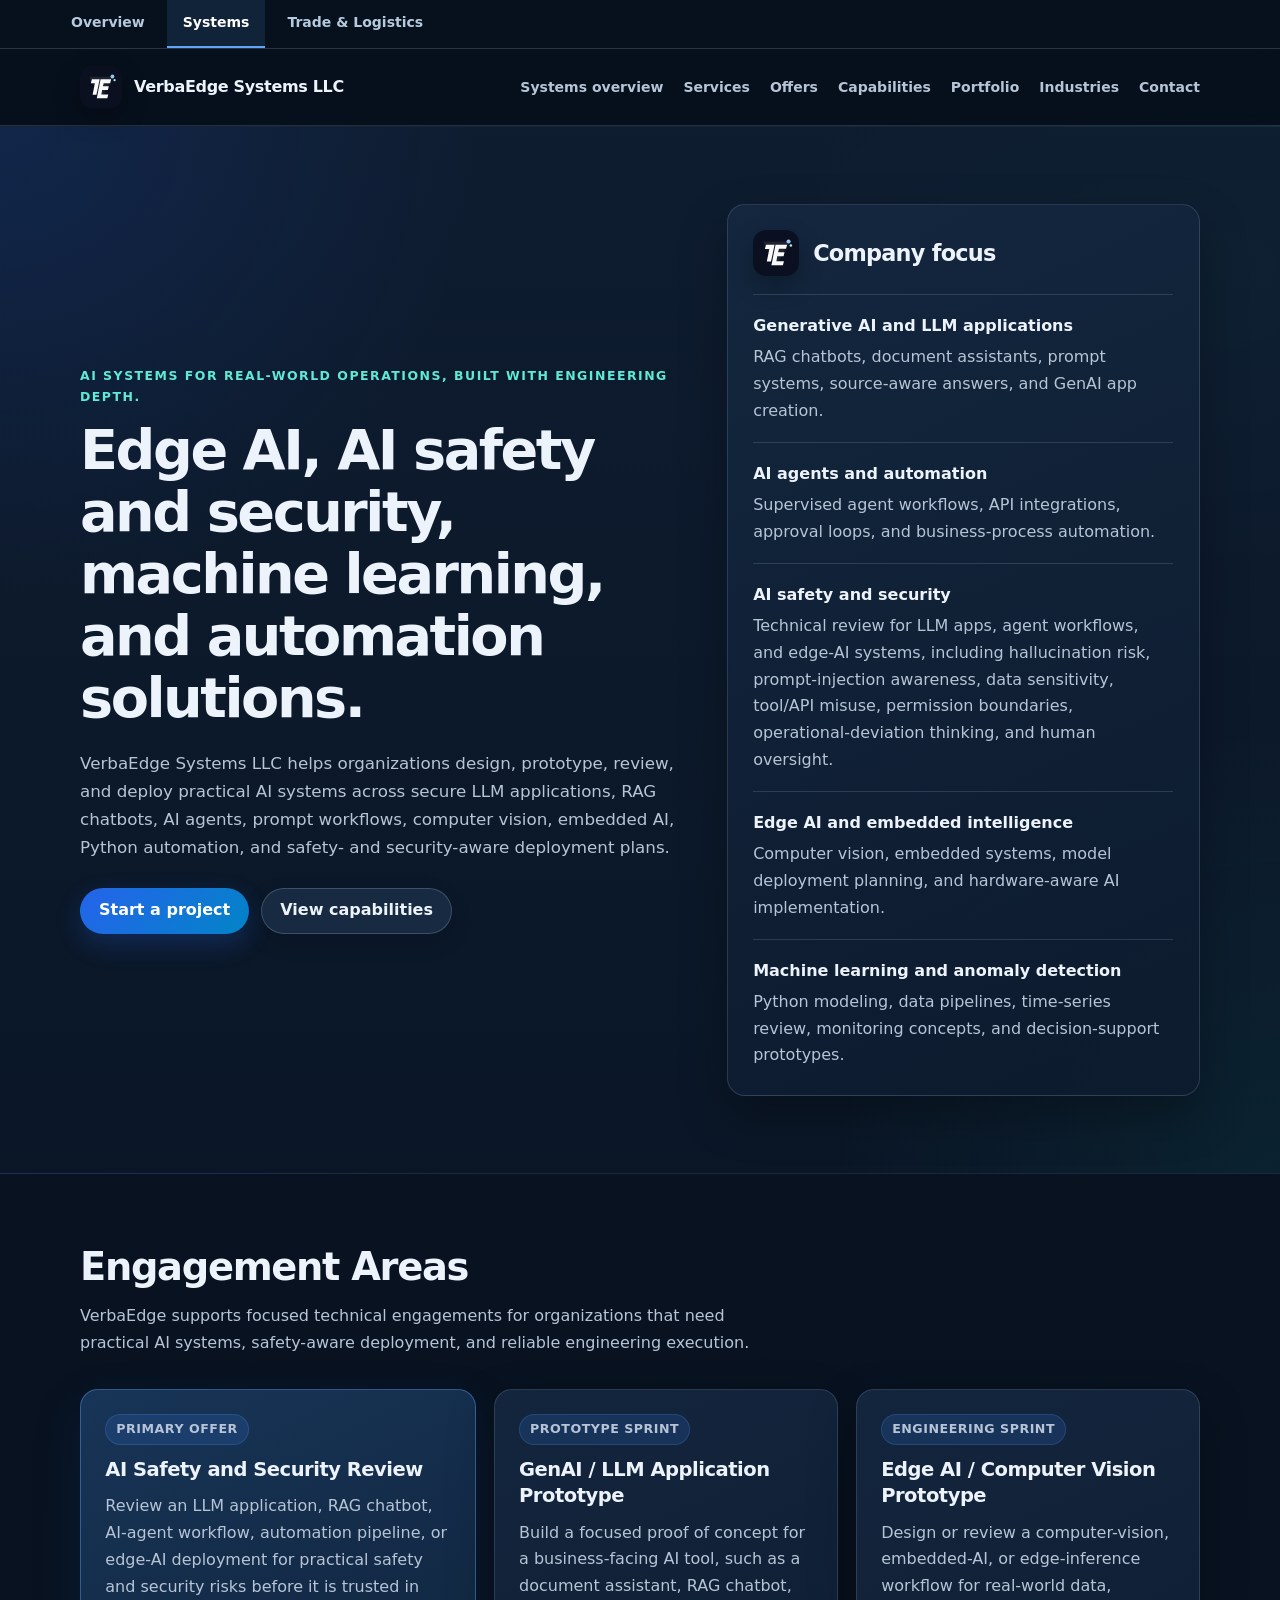
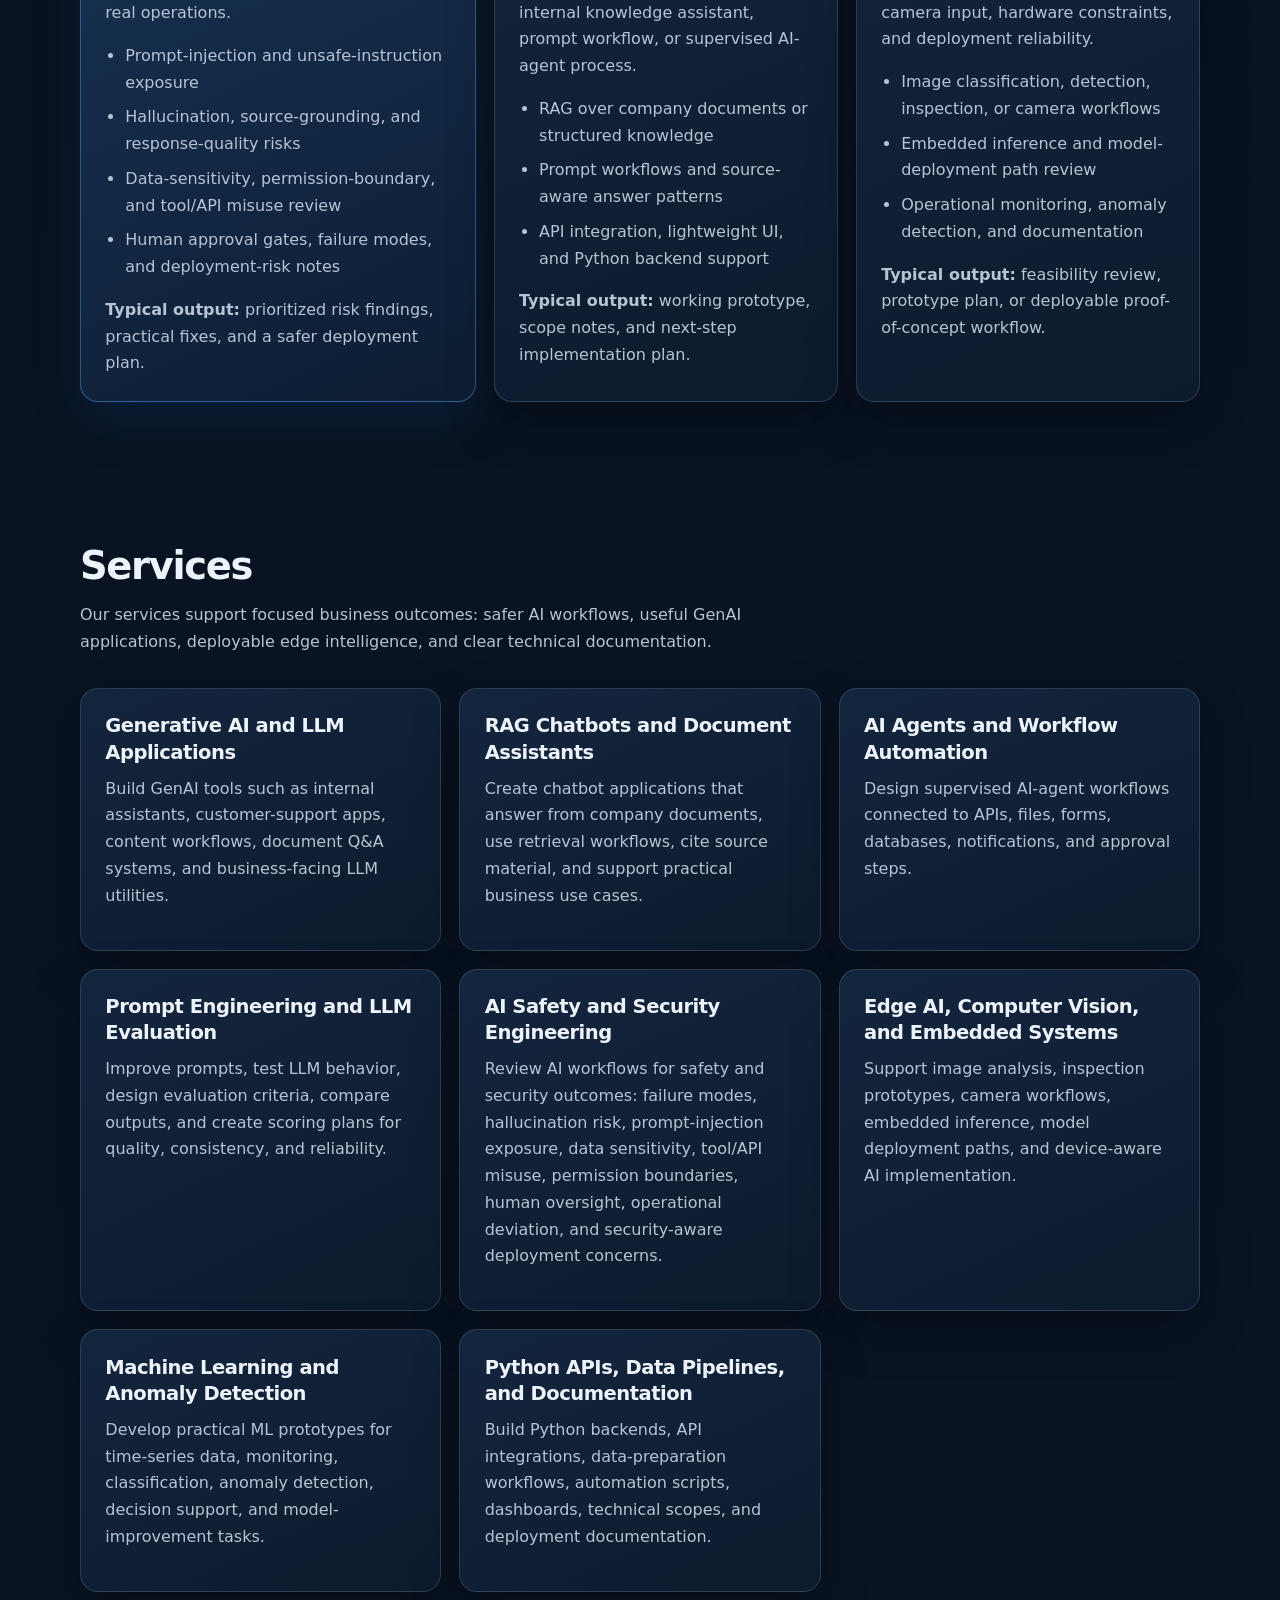
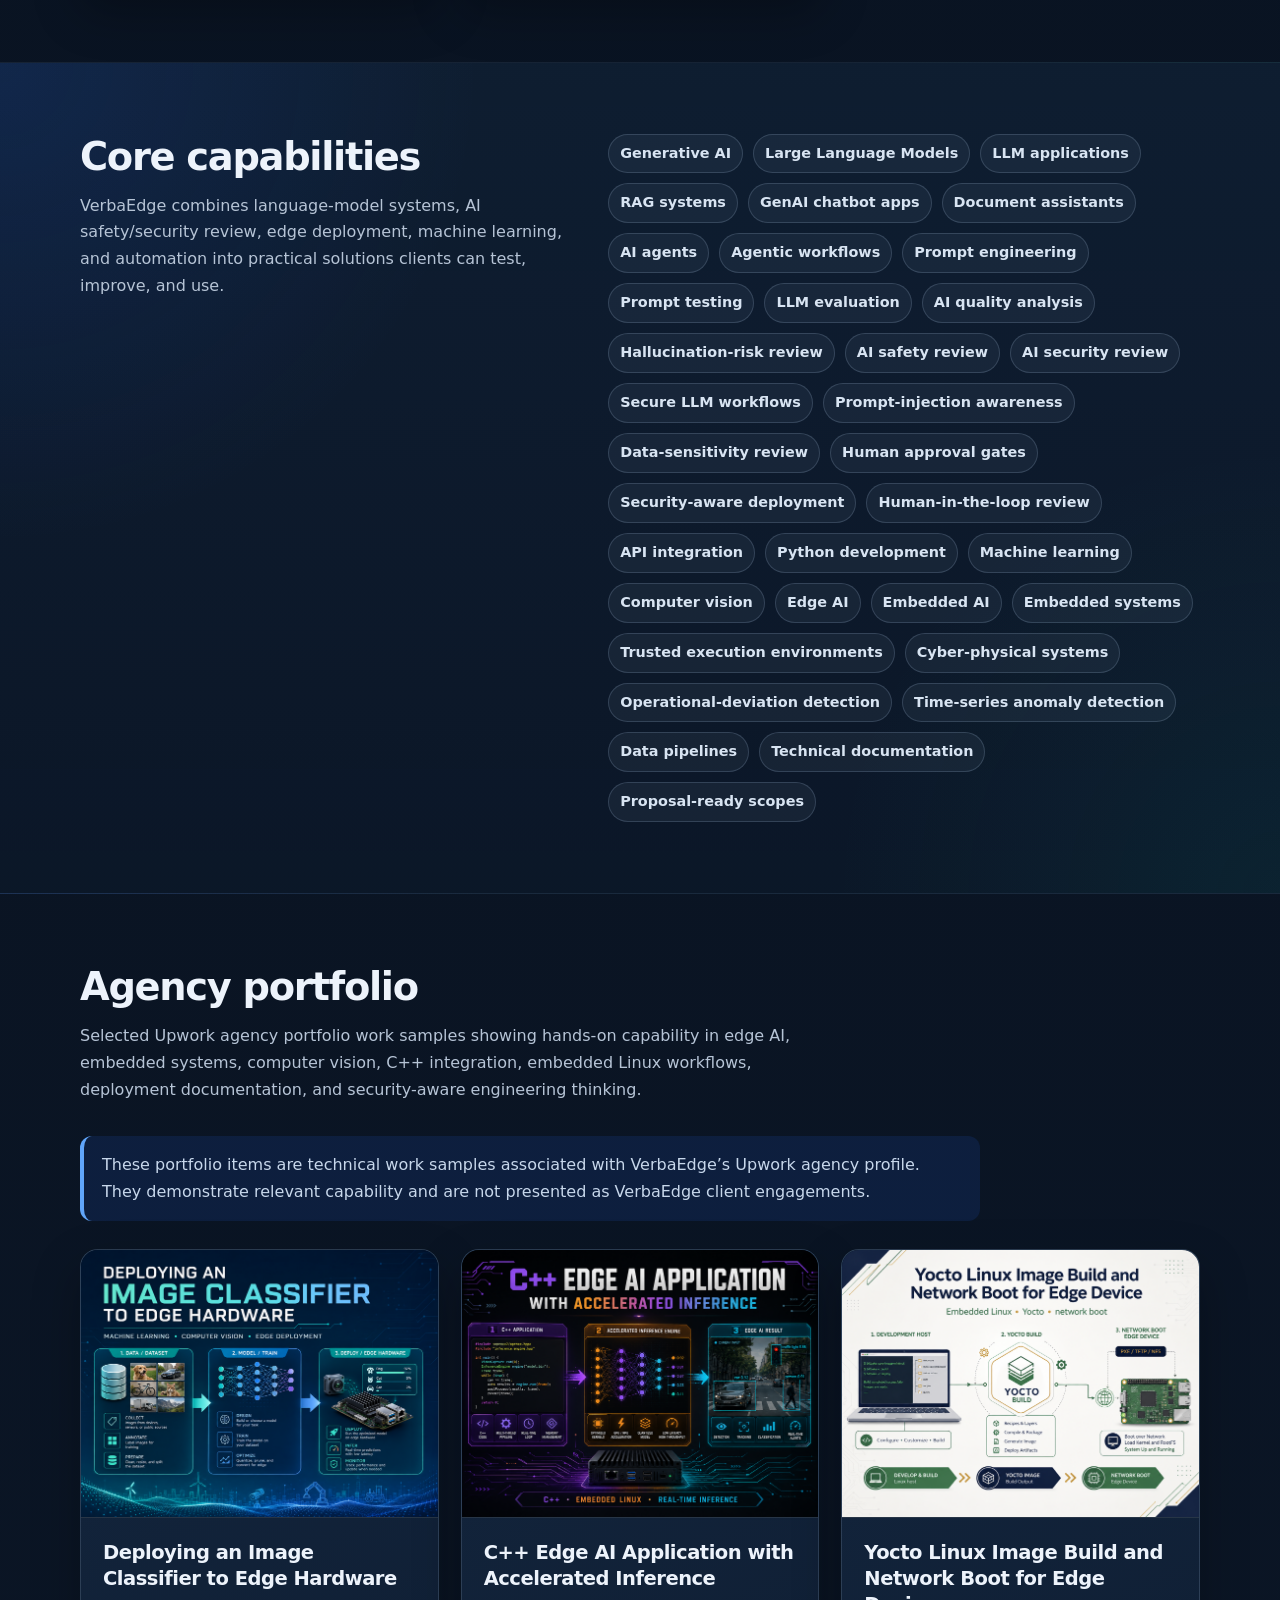
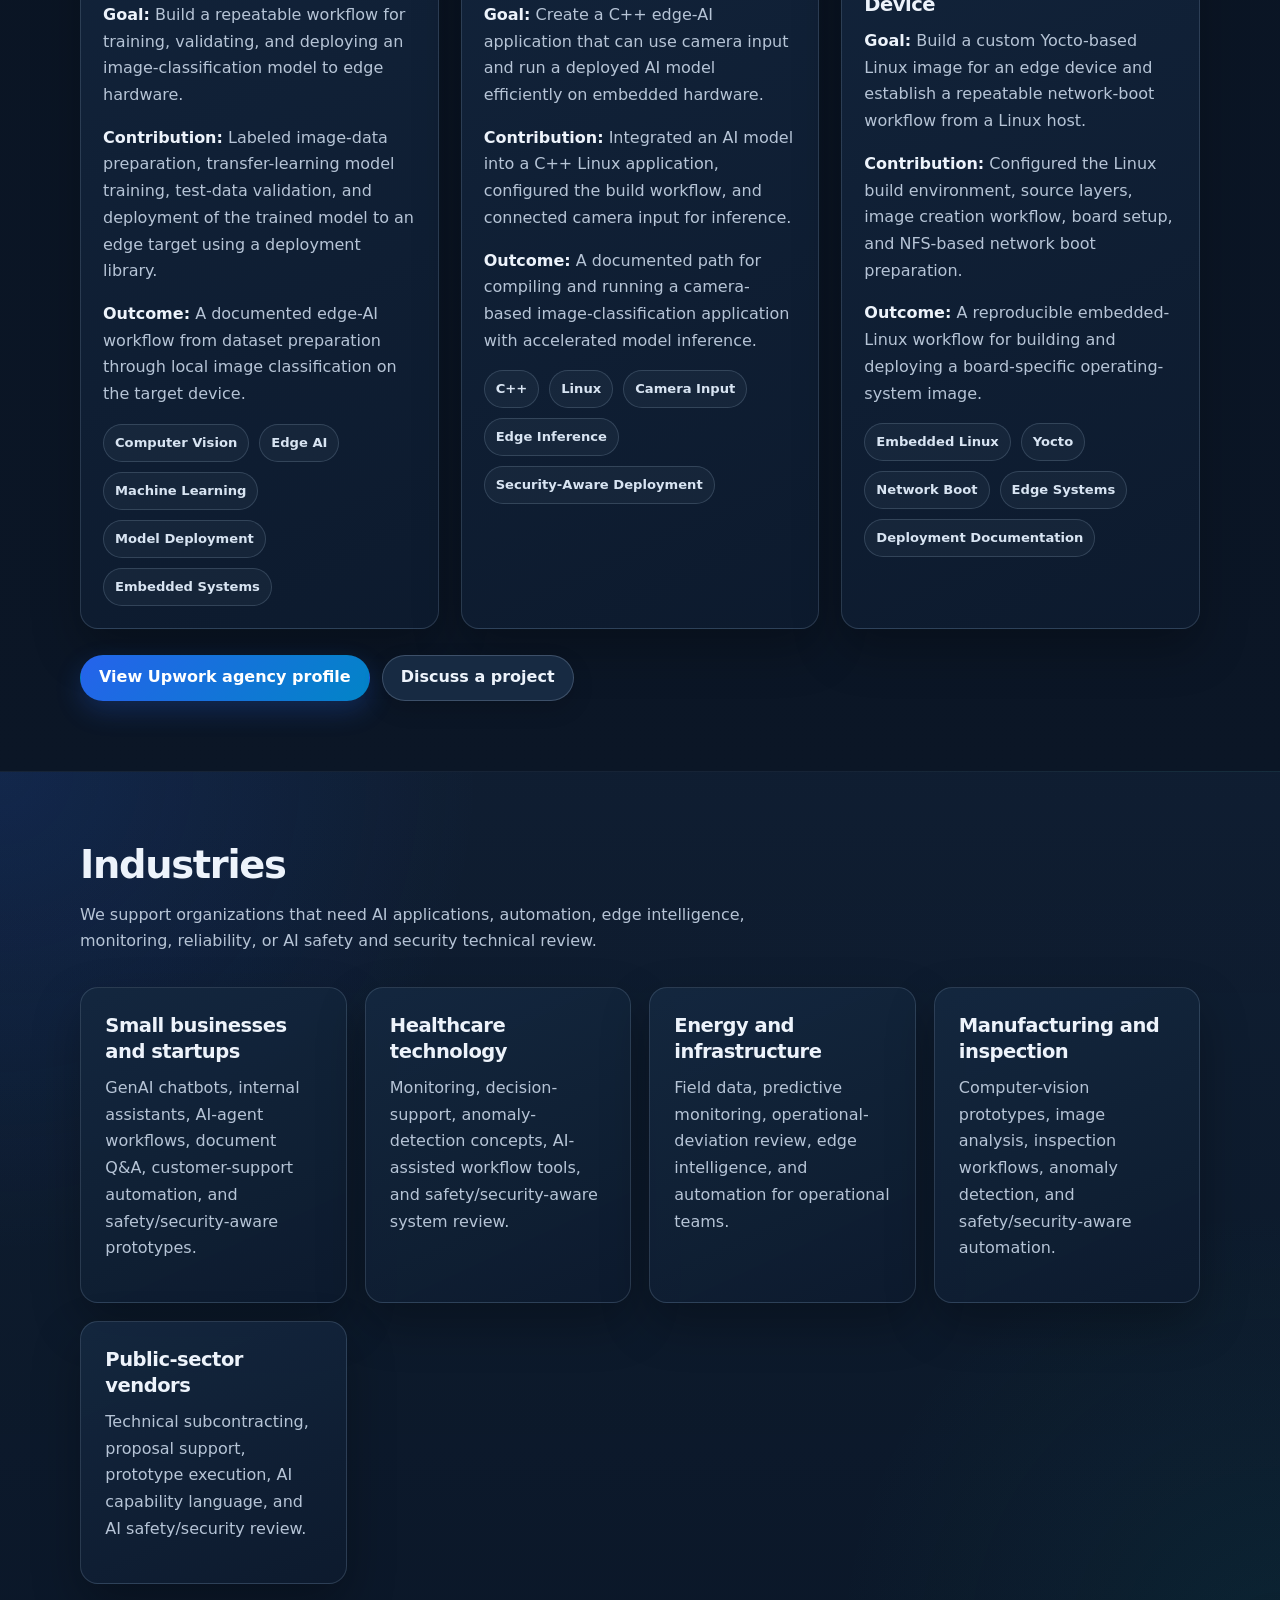
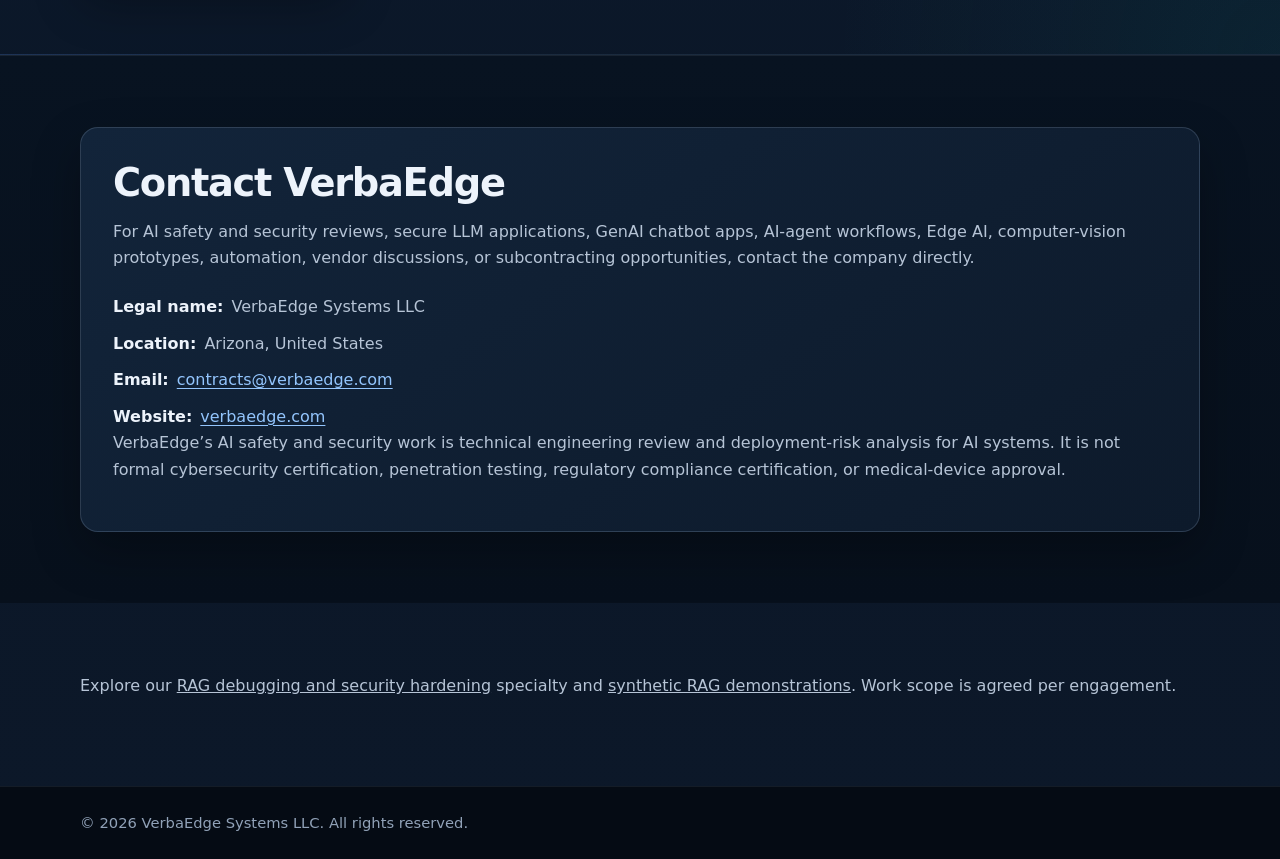
==== engineering/index.html @ 5a2121bb "Restore broad Systems engineering scope and unify site navigation" ====
<!doctype html>
<html lang="en">
<head>
  <meta charset="utf-8">
  <meta name="viewport" content="width=device-width, initial-scale=1">
  <title>VerbaEdge Systems LLC | AI Safety, Security, LLM Apps, and Edge AI</title>
  <meta name="description" content="VerbaEdge Systems LLC builds AI systems for real-world operations, including AI safety and security reviews, secure LLM applications, RAG chatbots, AI agents, prompt workflows, Edge AI, machine learning, automation, computer vision, Python prototypes, and embedded AI.">
  <meta name="robots" content="index, follow">
  <meta property="og:title" content="VerbaEdge Systems LLC | AI Safety, Security, LLM Apps, and Edge AI">
  <meta property="og:description" content="AI systems for real-world operations, built with engineering depth across AI safety and security, secure LLM applications, RAG chatbots, AI agents, Edge AI, machine learning, automation, computer vision, and embedded AI.">
  <meta property="og:type" content="website">
  <meta property="og:url" content="https://systems.verbaedge.com/engineering/">
  <meta name="theme-color" content="#091321">
  <link rel="icon" type="image/svg+xml" href="../assets/brand/verbaedge-logo.svg">
  <link rel="shortcut icon" href="../favicon.svg" type="image/svg+xml">
  <link rel="apple-touch-icon" href="../assets/brand/verbaedge-logo-180.png">
  <link rel="stylesheet" href="../styles.css">
  <script type="application/ld+json">
  {
    "@context": "https://schema.org",
    "@type": "Organization",
    "name": "VerbaEdge Systems LLC",
    "url": "https://systems.verbaedge.com/",
    "email": "contracts@verbaedge.com",
    "address": {
      "@type": "PostalAddress",
      "addressRegion": "AZ",
      "addressCountry": "US"
    },
    "description": "VerbaEdge Systems LLC builds AI systems for real-world operations, including AI safety and security reviews, secure LLM applications, RAG chatbots, AI agents, prompt workflows, Edge AI, machine learning, automation, computer vision, Python prototypes, and embedded AI."
  }
  </script>
  <link rel="canonical" href="https://systems.verbaedge.com/engineering/">
</head>
<body><nav class="ve-network" aria-label="VerbaEdge websites"><div class="ve-network__inner"><a class="ve-network__link" href="https://systems.verbaedge.com/">Overview</a><a class="ve-network__link" href="https://systems.verbaedge.com/" aria-current="page">Systems</a><a class="ve-network__link" href="https://logistics.verbaedge.com/">Trade &amp; Logistics</a></div></nav>
  <header class="site-header">
    <div class="container header-inner">
      <a class="brand" href="#top" aria-label="VerbaEdge Systems LLC home">
        <img class="brand-logo" src="../assets/brand/verbaedge-logo.svg" alt="" aria-hidden="true">
        <span>VerbaEdge Systems LLC</span>
      </a>
      <nav class="nav-links" aria-label="Engineering navigation"><a href="../">Systems overview</a> 
        <a href="#services">Services</a>
        <a href="#offers">Offers</a>
        <a href="#capabilities">Capabilities</a>
        <a href="#portfolio">Portfolio</a>
        <a href="#industries">Industries</a>
        <a href="#contact">Contact</a>
      </nav>
    </div>
  </header>

  <main id="top">
    <section class="hero section-light">
      <div class="container hero-grid">
        <div class="hero-copy">
          <p class="eyebrow">AI systems for real-world operations, built with engineering depth.</p>
          <h1>Edge AI, AI safety and security, machine learning, and automation solutions.</h1>
          <p class="lede">VerbaEdge Systems LLC helps organizations design, prototype, review, and deploy practical AI systems across secure LLM applications, RAG chatbots, AI agents, prompt workflows, computer vision, embedded AI, Python automation, and safety- and security-aware deployment plans.</p>
          <div class="button-row">
            <a class="button primary" href="mailto:contracts@verbaedge.com?subject=Project%20Inquiry%20for%20VerbaEdge%20Systems%20LLC">Start a project</a>
            <a class="button" href="#capabilities">View capabilities</a>
          </div>
        </div>
        <aside class="focus-card" aria-label="Company focus">
          <div class="focus-card-title">
            <img class="focus-logo" src="../assets/brand/verbaedge-logo.svg" alt="" aria-hidden="true">
            <h2>Company focus</h2>
          </div>
          <div class="focus-list">
            <div>
              <strong>Generative AI and LLM applications</strong>
              <span>RAG chatbots, document assistants, prompt systems, source-aware answers, and GenAI app creation.</span>
            </div>
            <div>
              <strong>AI agents and automation</strong>
              <span>Supervised agent workflows, API integrations, approval loops, and business-process automation.</span>
            </div>
            <div>
              <strong>AI safety and security</strong>
              <span>Technical review for LLM apps, agent workflows, and edge-AI systems, including hallucination risk, prompt-injection awareness, data sensitivity, tool/API misuse, permission boundaries, operational-deviation thinking, and human oversight.</span>
            </div>
            <div>
              <strong>Edge AI and embedded intelligence</strong>
              <span>Computer vision, embedded systems, model deployment planning, and hardware-aware AI implementation.</span>
            </div>
            <div>
              <strong>Machine learning and anomaly detection</strong>
              <span>Python modeling, data pipelines, time-series review, monitoring concepts, and decision-support prototypes.</span>
            </div>
          </div>
        </aside>
      </div>
    </section>

    <section class="section" id="offers">
      <div class="container">
        <div class="section-heading">
          <h2>Engagement Areas</h2>
          <p>VerbaEdge supports focused technical engagements for organizations that need practical AI systems, safety-aware deployment, and reliable engineering execution.</p>
        </div>
        <div class="offer-grid">
          <article class="card offer-card featured-offer">
            <p class="offer-label">Primary offer</p>
            <h3>AI Safety and Security Review</h3>
            <p>Review an LLM application, RAG chatbot, AI-agent workflow, automation pipeline, or edge-AI deployment for practical safety and security risks before it is trusted in real operations.</p>
            <ul>
              <li>Prompt-injection and unsafe-instruction exposure</li>
              <li>Hallucination, source-grounding, and response-quality risks</li>
              <li>Data-sensitivity, permission-boundary, and tool/API misuse review</li>
              <li>Human approval gates, failure modes, and deployment-risk notes</li>
            </ul>
            <p class="deliverable"><strong>Typical output:</strong> prioritized risk findings, practical fixes, and a safer deployment plan.</p>
          </article>
          <article class="card offer-card">
            <p class="offer-label">Prototype sprint</p>
            <h3>GenAI / LLM Application Prototype</h3>
            <p>Build a focused proof of concept for a business-facing AI tool, such as a document assistant, RAG chatbot, internal knowledge assistant, prompt workflow, or supervised AI-agent process.</p>
            <ul>
              <li>RAG over company documents or structured knowledge</li>
              <li>Prompt workflows and source-aware answer patterns</li>
              <li>API integration, lightweight UI, and Python backend support</li>
            </ul>
            <p class="deliverable"><strong>Typical output:</strong> working prototype, scope notes, and next-step implementation plan.</p>
          </article>
          <article class="card offer-card">
            <p class="offer-label">Engineering sprint</p>
            <h3>Edge AI / Computer Vision Prototype</h3>
            <p>Design or review a computer-vision, embedded-AI, or edge-inference workflow for real-world data, camera input, hardware constraints, and deployment reliability.</p>
            <ul>
              <li>Image classification, detection, inspection, or camera workflows</li>
              <li>Embedded inference and model-deployment path review</li>
              <li>Operational monitoring, anomaly detection, and documentation</li>
            </ul>
            <p class="deliverable"><strong>Typical output:</strong> feasibility review, prototype plan, or deployable proof-of-concept workflow.</p>
          </article>
        </div>
      </div>
    </section>

    <section class="section" id="services">
      <div class="container">
        <div class="section-heading">
          <h2>Services</h2>
          <p>Our services support focused business outcomes: safer AI workflows, useful GenAI applications, deployable edge intelligence, and clear technical documentation.</p>
        </div>
        <div class="card-grid services-grid">
          <article class="card">
            <h3>Generative AI and LLM Applications</h3>
            <p>Build GenAI tools such as internal assistants, customer-support apps, content workflows, document Q&A systems, and business-facing LLM utilities.</p>
          </article>
          <article class="card">
            <h3>RAG Chatbots and Document Assistants</h3>
            <p>Create chatbot applications that answer from company documents, use retrieval workflows, cite source material, and support practical business use cases.</p>
          </article>
          <article class="card">
            <h3>AI Agents and Workflow Automation</h3>
            <p>Design supervised AI-agent workflows connected to APIs, files, forms, databases, notifications, and approval steps.</p>
          </article>
          <article class="card">
            <h3>Prompt Engineering and LLM Evaluation</h3>
            <p>Improve prompts, test LLM behavior, design evaluation criteria, compare outputs, and create scoring plans for quality, consistency, and reliability.</p>
          </article>
          <article class="card">
            <h3>AI Safety and Security Engineering</h3>
            <p>Review AI workflows for safety and security outcomes: failure modes, hallucination risk, prompt-injection exposure, data sensitivity, tool/API misuse, permission boundaries, human oversight, operational deviation, and security-aware deployment concerns.</p>
          </article>
          <article class="card">
            <h3>Edge AI, Computer Vision, and Embedded Systems</h3>
            <p>Support image analysis, inspection prototypes, camera workflows, embedded inference, model deployment paths, and device-aware AI implementation.</p>
          </article>
          <article class="card">
            <h3>Machine Learning and Anomaly Detection</h3>
            <p>Develop practical ML prototypes for time-series data, monitoring, classification, anomaly detection, decision support, and model-improvement tasks.</p>
          </article>
          <article class="card">
            <h3>Python APIs, Data Pipelines, and Documentation</h3>
            <p>Build Python backends, API integrations, data-preparation workflows, automation scripts, dashboards, technical scopes, and deployment documentation.</p>
          </article>
        </div>
      </div>
    </section>

    <section class="section section-light" id="capabilities">
      <div class="container split">
        <div>
          <h2>Core capabilities</h2>
          <p>VerbaEdge combines language-model systems, AI safety/security review, edge deployment, machine learning, and automation into practical solutions clients can test, improve, and use.</p>
        </div>
        <div class="capability-tags" aria-label="Core capability list">
          <span>Generative AI</span>
          <span>Large Language Models</span>
          <span>LLM applications</span>
          <span>RAG systems</span>
          <span>GenAI chatbot apps</span>
          <span>Document assistants</span>
          <span>AI agents</span>
          <span>Agentic workflows</span>
          <span>Prompt engineering</span>
          <span>Prompt testing</span>
          <span>LLM evaluation</span>
          <span>AI quality analysis</span>
          <span>Hallucination-risk review</span>
          <span>AI safety review</span>
          <span>AI security review</span>
          <span>Secure LLM workflows</span>
          <span>Prompt-injection awareness</span>
          <span>Data-sensitivity review</span>
          <span>Human approval gates</span>
          <span>Security-aware deployment</span>
          <span>Human-in-the-loop review</span>
          <span>API integration</span>
          <span>Python development</span>
          <span>Machine learning</span>
          <span>Computer vision</span>
          <span>Edge AI</span>
          <span>Embedded AI</span>
          <span>Embedded systems</span>
          <span>Trusted execution environments</span>
          <span>Cyber-physical systems</span>
          <span>Operational-deviation detection</span>
          <span>Time-series anomaly detection</span>
          <span>Data pipelines</span>
          <span>Technical documentation</span>
          <span>Proposal-ready scopes</span>
        </div>
      </div>
    </section>

    <section class="section" id="portfolio">
      <div class="container">
        <div class="section-heading">
          <h2>Agency portfolio</h2>
          <p>Selected Upwork agency portfolio work samples showing hands-on capability in edge AI, embedded systems, computer vision, C++ integration, embedded Linux workflows, deployment documentation, and security-aware engineering thinking.</p>
        </div>

        <p class="note">These portfolio items are technical work samples associated with VerbaEdge’s Upwork agency profile. They demonstrate relevant capability and are not presented as VerbaEdge client engagements.</p>

        <div class="portfolio-grid">
          <article class="portfolio-card">
            <img src="../assets/portfolio/upwork-portfolio-image-classifier-edge-hardware.png" alt="Upwork portfolio cover for deploying an image classifier to edge hardware">
            <div class="portfolio-body">
              <h3>Deploying an Image Classifier to Edge Hardware</h3>
              <p><strong>Goal:</strong> Build a repeatable workflow for training, validating, and deploying an image-classification model to edge hardware.</p>
              <p><strong>Contribution:</strong> Labeled image-data preparation, transfer-learning model training, test-data validation, and deployment of the trained model to an edge target using a deployment library.</p>
              <p><strong>Outcome:</strong> A documented edge-AI workflow from dataset preparation through local image classification on the target device.</p>
              <div class="tag-row">
                <span>Computer Vision</span>
                <span>Edge AI</span>
                <span>Machine Learning</span>
                <span>Model Deployment</span>
                <span>Embedded Systems</span>
              </div>
            </div>
          </article>

          <article class="portfolio-card">
            <img src="../assets/portfolio/upwork-portfolio-cpp-edge-ai-application.png" alt="Upwork portfolio cover for a C++ edge AI application with real-time inference">
            <div class="portfolio-body">
              <h3>C++ Edge AI Application with Accelerated Inference</h3>
              <p><strong>Goal:</strong> Create a C++ edge-AI application that can use camera input and run a deployed AI model efficiently on embedded hardware.</p>
              <p><strong>Contribution:</strong> Integrated an AI model into a C++ Linux application, configured the build workflow, and connected camera input for inference.</p>
              <p><strong>Outcome:</strong> A documented path for compiling and running a camera-based image-classification application with accelerated model inference.</p>
              <div class="tag-row">
                <span>C++</span>
                <span>Linux</span>
                <span>Camera Input</span>
                <span>Edge Inference</span>
                <span>Security-Aware Deployment</span>
              </div>
            </div>
          </article>

          <article class="portfolio-card">
            <img src="../assets/portfolio/upwork-portfolio-yocto-network-boot.png" alt="Upwork portfolio cover for Yocto Linux image build and network boot workflow">
            <div class="portfolio-body">
              <h3>Yocto Linux Image Build and Network Boot for Edge Device</h3>
              <p><strong>Goal:</strong> Build a custom Yocto-based Linux image for an edge device and establish a repeatable network-boot workflow from a Linux host.</p>
              <p><strong>Contribution:</strong> Configured the Linux build environment, source layers, image creation workflow, board setup, and NFS-based network boot preparation.</p>
              <p><strong>Outcome:</strong> A reproducible embedded-Linux workflow for building and deploying a board-specific operating-system image.</p>
              <div class="tag-row">
                <span>Embedded Linux</span>
                <span>Yocto</span>
                <span>Network Boot</span>
                <span>Edge Systems</span>
                <span>Deployment Documentation</span>
              </div>
            </div>
          </article>
        </div>

        <div class="portfolio-cta">
          <a class="button primary" href="https://www.upwork.com/agencies/2070672183064581036/" target="_blank" rel="noopener noreferrer">View Upwork agency profile</a>
          <a class="button" href="mailto:contracts@verbaedge.com?subject=Portfolio%20and%20Project%20Inquiry">Discuss a project</a>
        </div>
      </div>
    </section>

    <section class="section section-light" id="industries">
      <div class="container">
        <div class="section-heading">
          <h2>Industries</h2>
          <p>We support organizations that need AI applications, automation, edge intelligence, monitoring, reliability, or AI safety and security technical review.</p>
        </div>
        <div class="card-grid industries-grid">
          <article class="card">
            <h3>Small businesses and startups</h3>
            <p>GenAI chatbots, internal assistants, AI-agent workflows, document Q&A, customer-support automation, and safety/security-aware prototypes.</p>
          </article>
          <article class="card">
            <h3>Healthcare technology</h3>
            <p>Monitoring, decision-support, anomaly-detection concepts, AI-assisted workflow tools, and safety/security-aware system review.</p>
          </article>
          <article class="card">
            <h3>Energy and infrastructure</h3>
            <p>Field data, predictive monitoring, operational-deviation review, edge intelligence, and automation for operational teams.</p>
          </article>
          <article class="card">
            <h3>Manufacturing and inspection</h3>
            <p>Computer-vision prototypes, image analysis, inspection workflows, anomaly detection, and safety/security-aware automation.</p>
          </article>
          <article class="card">
            <h3>Public-sector vendors</h3>
            <p>Technical subcontracting, proposal support, prototype execution, AI capability language, and AI safety/security review.</p>
          </article>
        </div>
      </div>
    </section>

    <section class="section contact-section" id="contact">
      <div class="container contact-card">
        <h2>Contact VerbaEdge</h2>
        <p>For AI safety and security reviews, secure LLM applications, GenAI chatbot apps, AI-agent workflows, Edge AI, computer-vision prototypes, automation, vendor discussions, or subcontracting opportunities, contact the company directly.</p>
        <dl class="contact-list">
          <div>
            <dt>Legal name:</dt>
            <dd>VerbaEdge Systems LLC</dd>
          </div>
          <div>
            <dt>Location:</dt>
            <dd>Arizona, United States</dd>
          </div>
          <div>
            <dt>Email:</dt>
            <dd><a href="mailto:contracts@verbaedge.com">contracts@verbaedge.com</a></dd>
          </div>
          <div>
            <dt>Website:</dt>
            <dd><a href="https://systems.verbaedge.com/">verbaedge.com</a></dd>
          </div>
        </dl>
        <p class="small">VerbaEdge’s AI safety and security work is technical engineering review and deployment-risk analysis for AI systems. It is not formal cybersecurity certification, penetration testing, regulatory compliance certification, or medical-device approval.</p>
      </div>
    </section>
  <section class="section"><div class="container"><p class="small">Explore our <a href="../#offers">RAG debugging and security hardening</a> specialty and <a href="../#portfolio">synthetic RAG demonstrations</a>. Work scope is agreed per engagement.</p></div></section></main>

  <footer class="site-footer">
    <div class="container">
      <p>© 2026 VerbaEdge Systems LLC. All rights reserved.</p>
    </div>
  </footer>
</body>
</html>
---- styles.css ----
/* VerbaEdge Systems LLC — Dark Theme */
:root {
  color-scheme: dark;
  --bg: #091321;
  --bg-2: #0d1a2b;
  --panel: #112137;
  --panel-2: #152840;
  --panel-soft: #0e1b2d;
  --text: #edf3fb;
  --muted: #b6c4d6;
  --muted-2: #8fa2ba;
  --line: rgba(157, 178, 204, 0.2);
  --brand: #60a5fa;
  --brand-dark: #2563eb;
  --accent: #5eead4;
  --shadow: 0 20px 48px rgba(0, 0, 0, 0.28);
  --radius: 18px;
  --max: 1120px;
}

* { box-sizing: border-box; }

html {
  scroll-behavior: smooth;
  scroll-padding-top: 92px;
  background: var(--bg);
}

body {
  margin: 0;
  font-family: Inter, ui-sans-serif, system-ui, -apple-system, BlinkMacSystemFont, "Segoe UI", sans-serif;
  color: var(--text);
  background:
    radial-gradient(900px 520px at 8% -10%, rgba(37, 99, 235, 0.17), transparent 62%),
    radial-gradient(760px 460px at 94% 4%, rgba(20, 184, 166, 0.10), transparent 60%),
    linear-gradient(180deg, #07111f 0%, #0a1423 54%, #0c1829 100%);
  line-height: 1.65;
  min-height: 100vh;
}

img { max-width: 100%; display: block; }
a { color: inherit; }

::selection {
  color: #ffffff;
  background: rgba(37, 99, 235, 0.58);
}

:focus-visible {
  outline: 3px solid rgba(94, 234, 212, 0.9);
  outline-offset: 3px;
}

.container {
  width: min(var(--max), calc(100% - 40px));
  margin: 0 auto;
}

.site-header {
  position: sticky;
  top: 0;
  z-index: 10;
  background: rgba(7, 16, 29, 0.88);
  border-bottom: 1px solid var(--line);
  backdrop-filter: blur(18px);
  -webkit-backdrop-filter: blur(18px);
}

.header-inner {
  min-height: 72px;
  display: flex;
  align-items: center;
  justify-content: space-between;
  gap: 24px;
}

.brand {
  display: inline-flex;
  align-items: center;
  gap: 12px;
  font-weight: 800;
  text-decoration: none;
  letter-spacing: -0.02em;
  color: var(--text);
}

.brand-logo {
  width: 42px;
  height: 42px;
  border-radius: 12px;
  box-shadow: 0 10px 26px rgba(0, 0, 0, 0.28);
}

.nav-links {
  display: flex;
  align-items: center;
  gap: 18px;
  font-weight: 650;
  color: var(--muted);
  font-size: 0.96rem;
}

.nav-links a {
  text-decoration: none;
  transition: color 160ms ease;
}

.nav-links a:hover,
.nav-links a:focus-visible {
  color: var(--accent);
}

.section { padding: 76px 0; }

.section-light {
  background:
    radial-gradient(circle at top left, rgba(37, 99, 235, 0.14), transparent 30rem),
    radial-gradient(circle at bottom right, rgba(20, 184, 166, 0.07), transparent 28rem),
    linear-gradient(180deg, rgba(16, 32, 53, 0.76), rgba(11, 24, 41, 0.72));
  border-top: 1px solid rgba(157, 178, 204, 0.08);
  border-bottom: 1px solid rgba(157, 178, 204, 0.08);
}

.hero { padding: 96px 0 84px; }

.hero-grid {
  display: grid;
  grid-template-columns: minmax(0, 1.2fr) minmax(300px, 0.8fr);
  gap: 48px;
  align-items: center;
}

.eyebrow {
  margin: 0 0 12px;
  color: var(--accent);
  text-transform: uppercase;
  letter-spacing: 0.12em;
  font-size: 0.78rem;
  font-weight: 800;
}

h1, h2, h3, p { margin-top: 0; }
h1, h2, h3 { color: var(--text); }

h1 {
  margin-bottom: 20px;
  font-size: clamp(2.25rem, 5.7vw, 4.05rem);
  line-height: 1.04;
  letter-spacing: -0.052em;
}

h2 {
  margin-bottom: 14px;
  font-size: clamp(2rem, 4vw, 3rem);
  line-height: 1.08;
  letter-spacing: -0.04em;
}

h3 {
  margin-bottom: 10px;
  font-size: 1.22rem;
  line-height: 1.2;
  letter-spacing: -0.025em;
}

.lede {
  max-width: 740px;
  color: var(--muted);
  font-size: 1.18rem;
}

.button-row,
.portfolio-cta {
  display: flex;
  flex-wrap: wrap;
  gap: 12px;
  margin-top: 26px;
}

.button {
  display: inline-flex;
  align-items: center;
  justify-content: center;
  min-height: 44px;
  padding: 10px 18px;
  border: 1px solid rgba(157, 178, 204, 0.28);
  border-radius: 999px;
  background: #172a42;
  color: var(--text);
  text-decoration: none;
  font-weight: 750;
  box-shadow: 0 8px 22px rgba(0, 0, 0, 0.14);
  transition: border-color 160ms ease, background 160ms ease, box-shadow 160ms ease, transform 160ms ease;
}

.button:hover,
.button:focus-visible {
  border-color: rgba(96, 165, 250, 0.72);
  background: #1b3553;
  box-shadow: 0 12px 28px rgba(37, 99, 235, 0.18);
  transform: translateY(-1px);
}

.button.primary {
  background: linear-gradient(135deg, #2563eb 0%, #0284c7 100%);
  color: #ffffff;
  border-color: transparent;
  box-shadow: 0 10px 26px rgba(37, 99, 235, 0.24);
}

.button.primary:hover,
.button.primary:focus-visible {
  background: linear-gradient(135deg, #1d4ed8 0%, #0369a1 100%);
  box-shadow: 0 14px 32px rgba(37, 99, 235, 0.32);
}

.focus-card,
.card,
.contact-card,
.portfolio-card {
  border: 1px solid var(--line);
  border-radius: var(--radius);
  background: linear-gradient(155deg, rgba(20, 39, 63, 0.96), rgba(13, 27, 46, 0.97));
  box-shadow: var(--shadow);
}

.focus-card {
  padding: 26px;
}

.focus-card h2 { font-size: 1.4rem; }

.focus-card-title {
  display: flex;
  align-items: center;
  gap: 14px;
  margin-bottom: 18px;
}

.focus-card-title h2 {
  margin: 0;
  font-size: 1.4rem;
}

.focus-logo {
  width: 46px;
  height: 46px;
  border-radius: 13px;
  flex: 0 0 auto;
  box-shadow: 0 10px 24px rgba(0, 0, 0, 0.24);
}

.focus-list {
  display: grid;
  gap: 18px;
}

.focus-list div {
  padding-top: 18px;
  border-top: 1px solid var(--line);
}

.focus-list strong,
.focus-list span { display: block; }
.focus-list strong { margin-bottom: 4px; color: var(--text); }

.focus-list span,
.section-heading p,
.card p,
.split p,
.note,
.portfolio-body p,
.small {
  color: var(--muted);
}

.section-heading {
  max-width: 820px;
  margin-bottom: 32px;
}

.card-grid {
  display: grid;
  gap: 18px;
}

.services-grid { grid-template-columns: repeat(3, minmax(0, 1fr)); }

.offer-grid {
  display: grid;
  grid-template-columns: 1.15fr 1fr 1fr;
  gap: 18px;
}

.offer-card { padding: 26px; }

.offer-card ul {
  margin: 16px 0;
  padding-left: 20px;
  color: var(--muted);
}

.offer-card li + li { margin-top: 8px; }

.offer-label {
  display: inline-flex;
  align-items: center;
  margin-bottom: 12px;
  border-radius: 999px;
  background: rgba(59, 130, 246, 0.16);
  border: 1px solid rgba(96, 165, 250, 0.18);
  color: #bfdbfe;
  padding: 5px 10px;
  font-size: 0.78rem;
  font-weight: 800;
  letter-spacing: 0.04em;
  text-transform: uppercase;
}

.featured-offer {
  border-color: rgba(96, 165, 250, 0.42);
  background: linear-gradient(155deg, rgba(24, 53, 88, 0.98), rgba(13, 30, 51, 0.98));
  box-shadow: 0 20px 48px rgba(18, 62, 123, 0.22);
}

.deliverable {
  margin-bottom: 0;
  color: var(--muted);
}

.industries-grid { grid-template-columns: repeat(4, minmax(0, 1fr)); }

.card { padding: 24px; }

.split {
  display: grid;
  grid-template-columns: minmax(0, 0.9fr) minmax(0, 1.1fr);
  gap: 44px;
  align-items: start;
}

.capability-tags,
.tag-row {
  display: flex;
  flex-wrap: wrap;
  gap: 10px;
}

.capability-tags span,
.tag-row span {
  display: inline-flex;
  align-items: center;
  min-height: 34px;
  border-radius: 999px;
  border: 1px solid rgba(157, 178, 204, 0.22);
  background: rgba(157, 178, 204, 0.08);
  color: #d8e4f2;
  padding: 7px 11px;
  font-size: 0.9rem;
  font-weight: 700;
}

.note {
  max-width: 900px;
  margin: 0 0 28px;
  border-left: 4px solid var(--brand);
  border-radius: 12px;
  background: rgba(37, 99, 235, 0.13);
  padding: 16px 18px;
  color: #c7d7eb;
}

.portfolio-grid {
  display: grid;
  grid-template-columns: repeat(3, minmax(0, 1fr));
  gap: 22px;
}

.portfolio-card { overflow: hidden; }

.portfolio-card img {
  width: 100%;
  aspect-ratio: 4 / 3;
  object-fit: cover;
  border-bottom: 1px solid var(--line);
  background: #0a1524;
}

.portfolio-body { padding: 22px; }
.portfolio-body strong { color: var(--text); }
.tag-row { margin-top: 16px; }
.tag-row span { background: rgba(157, 178, 204, 0.06); font-size: 0.82rem; }

.contact-section {
  background: linear-gradient(180deg, #081321 0%, #07101c 100%);
  color: var(--text);
  border-top: 1px solid rgba(157, 178, 204, 0.12);
}

.contact-card {
  padding: 32px;
  background: linear-gradient(145deg, #12243a, #0d1a2b);
  border-color: rgba(157, 178, 204, 0.22);
}

.contact-card p,
.contact-card .small { color: var(--muted); }

.contact-list {
  display: grid;
  gap: 10px;
  margin: 22px 0 0;
}

.contact-list div {
  display: flex;
  gap: 8px;
  flex-wrap: wrap;
}

.contact-list dt { font-weight: 800; color: var(--text); }
.contact-list dd { margin: 0; color: var(--muted); }
.contact-list a { color: #93c5fd; text-decoration-thickness: 1px; text-underline-offset: 3px; }
.contact-list a:hover { color: var(--accent); }

.site-footer {
  padding: 24px 0;
  background: #050b14;
  color: #91a2b8;
  font-size: 0.92rem;
  border-top: 1px solid rgba(157, 178, 204, 0.10);
}

.site-footer p { margin: 0; }

@media (max-width: 880px) {
  .header-inner,
  .nav-links { align-items: flex-start; }

  .header-inner {
    flex-direction: column;
    padding: 16px 0;
    gap: 12px;
  }

  .nav-links {
    flex-wrap: wrap;
    gap: 10px 16px;
  }

  .hero-grid,
  .split,
  .portfolio-grid,
  .services-grid,
  .offer-grid,
  .industries-grid { grid-template-columns: 1fr; }

  .hero { padding: 64px 0; }
  .section { padding: 56px 0; }
}

@media (max-width: 560px) {
  .container { width: min(var(--max), calc(100% - 32px)); }
  .brand { font-size: 0.98rem; }
  .nav-links { font-size: 0.9rem; }
  .hero { padding: 54px 0; }
  h1 { font-size: clamp(2.1rem, 11vw, 3.1rem); }
  .focus-card,
  .offer-card,
  .card { padding: 21px; }
  .contact-card { padding: 24px; }
  .button-row .button,
  .portfolio-cta .button { width: 100%; }
}

@media (prefers-reduced-motion: reduce) {
  html { scroll-behavior: auto; }
  *, *::before, *::after {
    transition-duration: 0.01ms !important;
    animation-duration: 0.01ms !important;
    animation-iteration-count: 1 !important;
  }
}

/* Focused RAG service copy; retains the original dark theme and layout. */
.hero-promise {
  margin: 18px 0 0;
  color: #cde0f6;
  font-size: 0.94rem;
  font-weight: 750;
  letter-spacing: 0.01em;
}

.text-link {
  display: inline-flex;
  margin-top: 16px;
  color: #93c5fd;
  font-weight: 750;
  text-decoration-thickness: 1px;
  text-underline-offset: 4px;
}

.text-link:hover,
.text-link:focus-visible { color: var(--accent); }

.scope-note {
  margin: 24px 0 0;
  max-width: 940px;
  color: var(--muted);
  font-size: 0.94rem;
}

.contact-action { margin: 18px 0 26px; }

/* Additional RAG case-study cards: inherited dark palette and existing brand style */
.portfolio-subtitle {font-size:1.42rem; margin:26px 0 12px; letter-spacing:-.025em;}
.original-samples {margin-top:54px;}
.rag-case-grid {display:grid; grid-template-columns:repeat(3,minmax(0,1fr)); gap:20px; margin:20px 0 12px;}
.rag-case-card {padding:25px; display:flex; flex-direction:column;}
.rag-case-card .text-link {margin-top:auto; padding-top:12px;}
.rag-evidence {padding:13px; border-left:3px solid var(--accent); background:rgba(94,234,212,.04); border-radius:0 8px 8px 0;}
.portfolio-download {margin-bottom:28px; color:var(--muted);}
.case-study-main {max-width:900px; padding:74px 0 86px;}
.case-study-main h1 {font-size:clamp(2rem,4vw,3.2rem); line-height:1.16;}
.case-study-main h2 {font-size:1.56rem; margin-top:36px;}
.case-study-main p,.case-study-main li {color:var(--muted);}
.case-study-main .case-intro {font-size:1.12rem;}
.case-study-main .case-meta {color:var(--accent); text-transform:uppercase; font-size:.8rem; font-weight:800; letter-spacing:.09em;}
.case-metrics {display:grid;grid-template-columns:1fr 1fr;gap:18px;margin:30px 0;}
.case-metric {padding:22px; border:1px solid var(--line); border-radius:var(--radius); background:var(--panel);}
.case-metric span {display:block; color:var(--muted); font-size:.9rem;}
.case-metric strong {display:block; font-size:1.8rem; color:var(--accent);}
.case-study-main code {color:var(--accent); background:rgba(13,27,46,.8); padding:.1rem .32rem;border-radius:4px;}
.case-study-main pre {max-width:100%;overflow:auto; border:1px solid var(--line);border-radius:12px;background:var(--panel);padding:20px;}
.case-study-main pre code {background:transparent; color:var(--text);padding:0;}
@media(max-width:920px){.rag-case-grid{grid-template-columns:1fr 1fr;}}
@media(max-width:700px){.rag-case-grid,.case-metrics{grid-template-columns:1fr;}.case-study-main{padding:50px 0;}}

/* VerbaEdge cross-division navigation; original Systems theme retained */
.network-bar{border-bottom:1px solid rgba(157,178,204,.13);background:#06101e;color:#aec1d8;font-size:.81rem}
.network-inner{display:flex;align-items:center;justify-content:flex-end;gap:22px;flex-wrap:wrap;min-height:36px;padding:6px 0}
.network-inner a{color:#bed0e6;text-decoration:none}.network-inner a:hover,.network-inner a:focus-visible{color:#5eead4}
.network-current{font-weight:800;color:#5eead4}.network-home{opacity:.78}.network-footer{font-size:.86rem;margin:8px 0 0;color:#aebed2}.network-footer a{color:#93c5fd}
@media(max-width:650px){.network-inner{justify-content:center;gap:8px 15px;font-size:.74rem}}


/* VerbaEdge Systems typography, content measure and mobile spacing — Nov 2026 */
body { font-size: 16px; line-height: 1.66; -webkit-font-smoothing: antialiased; }
h1 { font-size: clamp(2.3rem, 4.35vw, 3.75rem); line-height: 1.11; letter-spacing: -.044em; text-wrap: balance; }
h2 { font-size: clamp(1.8rem, 3vw, 2.7rem); line-height: 1.18; letter-spacing: -.034em; text-wrap: balance; }
h3 { font-size: 1.22rem; line-height: 1.34; }
.hero { padding: clamp(3.5rem, 6vw, 5rem) 0; }
.hero-grid { grid-template-columns: minmax(0, 1.12fr) minmax(0, .88fr); gap: clamp(1.7rem, 3.5vw, 2.75rem); }
.lede { font-size: clamp(1.045rem, 1.25vw, 1.13rem); line-height: 1.69; max-width: 63ch; }
.section { padding: clamp(3.3rem, 5.5vw, 4.75rem) 0; }
.nav-links { gap: .7rem 1rem; flex-wrap: wrap; font-size: .91rem; line-height: 1.5; }
.header-inner { gap: 1rem; }
.brand { min-width: 0; }
.offer-card, .card, .portfolio-body, .rag-case-card, .focus-card { line-height: 1.67; }
.offer-card, .focus-card { padding: clamp(1.3rem, 2vw, 1.7rem); }
.card { padding: clamp(1.25rem, 1.9vw, 1.55rem); }
.section-heading p { line-height: 1.68; max-width: 70ch; }
.button { min-height: 46px; line-height: 1.42; text-align: center; }
.offer-label { font-size: .79rem; line-height: 1.5; }
.case-study-main { max-width: 840px; padding: clamp(3.2rem, 6vw, 4.5rem) 0; }
.case-study-main h1 { font-size: clamp(2rem, 3.55vw, 2.92rem); line-height: 1.16; }
.case-study-main h2 { font-size: clamp(1.4rem, 2.2vw, 1.68rem); line-height: 1.24; }
.case-study-main p, .case-study-main li { line-height: 1.72; }
.case-metric strong { font-size: clamp(1.5rem, 2.8vw, 1.82rem); }
.network-inner { gap: .4rem 1rem; }
:where(.card,.focus-card,.portfolio-card,.contact-card,.offer-card,.hero-grid,.split,.card-grid,.portfolio-grid,.rag-case-grid) { min-width: 0; }
:where(h1,h2,h3,p,a,dd) { overflow-wrap: break-word; }
@media (max-width: 880px) {
  .hero-grid,.split,.portfolio-grid,.services-grid,.offer-grid,.industries-grid { grid-template-columns: 1fr; }
}
@media (max-width: 560px) {
  html { scroll-padding-top: 142px; }
  h1 { font-size: clamp(2.1rem, 9vw, 2.9rem); line-height: 1.13; }
  h2 { font-size: clamp(1.68rem, 7.5vw, 2.2rem); }
  .hero { padding: 3.1rem 0; }
  .section { padding: 3.25rem 0; }
  .nav-links { gap: .5rem .9rem; }
  .focus-card, .offer-card, .card { padding: 1.3rem; }
  .rag-case-card { padding: 1.3rem; }
  .contact-card { padding: 1.45rem; }
  .case-study-main { padding: 3.2rem 0; }
}

/* Shared cross-site navigation: same font, size, state, and mobile behavior. */
.ve-network{position:sticky;top:0;z-index:100;background:#06111d;color:#b7c9dd;border-bottom:1px solid rgba(159,183,208,.22);font-family:Inter,ui-sans-serif,system-ui,-apple-system,"Segoe UI",sans-serif}.ve-network__inner{width:min(1170px,calc(100% - 32px));margin:0 auto;display:flex;align-items:stretch;gap:6px;min-height:48px;overflow-x:auto;overscroll-behavior-x:contain;scrollbar-width:thin;-webkit-overflow-scrolling:touch}.ve-network__link{display:inline-flex;flex:0 0 auto;align-items:center;justify-content:center;min-height:48px;padding:10px 16px;color:#b7c9dd!important;text-decoration:none!important;white-space:nowrap;font:700 14px/1.4 Inter,ui-sans-serif,system-ui,-apple-system,"Segoe UI",sans-serif;letter-spacing:0;border-bottom:2px solid transparent}.ve-network__link:hover,.ve-network__link:focus-visible{color:#fff!important;background:rgba(96,165,250,.1)}.ve-network__link[aria-current="page"]{color:#fff!important;background:rgba(96,165,250,.12);border-bottom-color:#60a5fa}.ve-network__link:focus-visible{outline:2px solid #60a5fa;outline-offset:-3px}.header,.site-header{top:48px!important}.header .header-inner,.site-header .header-inner{min-height:76px}.header .menu a,.site-header .nav-links a{font-size:14px;line-height:1.45;font-weight:700}.header .menu,.site-header .nav-links{gap:clamp(12px,1.6vw,20px)}@media(max-width:760px){.ve-network__inner{width:calc(100% - 16px);gap:0}.ve-network__link{padding:10px 12px}.header .header-inner,.site-header .header-inner{min-height:0;display:flex;flex-direction:column;align-items:stretch;gap:10px;padding:12px 0}.header .brand,.site-header .brand{white-space:normal;font-size:1rem;min-width:0}.header .menu,.site-header .nav-links{display:flex;flex-wrap:nowrap;overflow-x:auto;overscroll-behavior-x:contain;scrollbar-width:thin;white-space:nowrap;width:100%;gap:15px;padding:0 0 5px}.header .menu a,.site-header .nav-links a{flex:0 0 auto}}@media(prefers-reduced-motion:reduce){html{scroll-behavior:auto!important}}
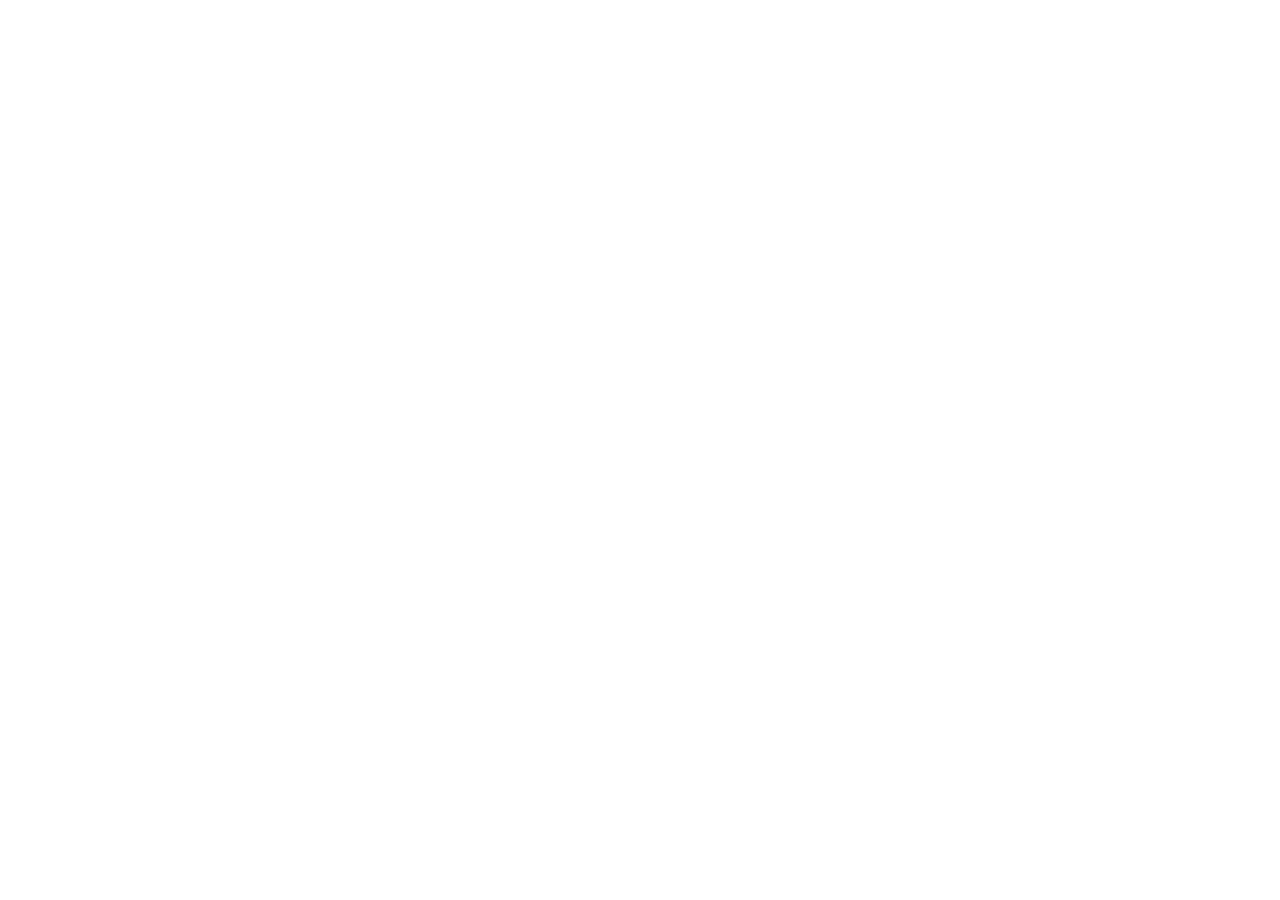
==== commit d66a1ade: "Restore full engineering homepage and make RAG a nested specialist service" ====
--- a/engineering/index.html
+++ b/engineering/index.html
@@ -1,363 +1,11 @@
 <!doctype html>
-<html lang="en">
-<head>
-  <meta charset="utf-8">
-  <meta name="viewport" content="width=device-width, initial-scale=1">
-  <title>VerbaEdge Systems LLC | AI Safety, Security, LLM Apps, and Edge AI</title>
-  <meta name="description" content="VerbaEdge Systems LLC builds AI systems for real-world operations, including AI safety and security reviews, secure LLM applications, RAG chatbots, AI agents, prompt workflows, Edge AI, machine learning, automation, computer vision, Python prototypes, and embedded AI.">
-  <meta name="robots" content="index, follow">
-  <meta property="og:title" content="VerbaEdge Systems LLC | AI Safety, Security, LLM Apps, and Edge AI">
-  <meta property="og:description" content="AI systems for real-world operations, built with engineering depth across AI safety and security, secure LLM applications, RAG chatbots, AI agents, Edge AI, machine learning, automation, computer vision, and embedded AI.">
-  <meta property="og:type" content="website">
-  <meta property="og:url" content="https://systems.verbaedge.com/engineering/">
-  <meta name="theme-color" content="#091321">
-  <link rel="icon" type="image/svg+xml" href="../assets/brand/verbaedge-logo.svg">
-  <link rel="shortcut icon" href="../favicon.svg" type="image/svg+xml">
-  <link rel="apple-touch-icon" href="../assets/brand/verbaedge-logo-180.png">
-  <link rel="stylesheet" href="../styles.css">
-  <script type="application/ld+json">
-  {
-    "@context": "https://schema.org",
-    "@type": "Organization",
-    "name": "VerbaEdge Systems LLC",
-    "url": "https://systems.verbaedge.com/",
-    "email": "contracts@verbaedge.com",
-    "address": {
-      "@type": "PostalAddress",
-      "addressRegion": "AZ",
-      "addressCountry": "US"
-    },
-    "description": "VerbaEdge Systems LLC builds AI systems for real-world operations, including AI safety and security reviews, secure LLM applications, RAG chatbots, AI agents, prompt workflows, Edge AI, machine learning, automation, computer vision, Python prototypes, and embedded AI."
-  }
-  </script>
-  <link rel="canonical" href="https://systems.verbaedge.com/engineering/">
-</head>
-<body><nav class="ve-network" aria-label="VerbaEdge websites"><div class="ve-network__inner"><a class="ve-network__link" href="https://systems.verbaedge.com/">Overview</a><a class="ve-network__link" href="https://systems.verbaedge.com/" aria-current="page">Systems</a><a class="ve-network__link" href="https://logistics.verbaedge.com/">Trade &amp; Logistics</a></div></nav>
-  <header class="site-header">
-    <div class="container header-inner">
-      <a class="brand" href="#top" aria-label="VerbaEdge Systems LLC home">
-        <img class="brand-logo" src="../assets/brand/verbaedge-logo.svg" alt="" aria-hidden="true">
-        <span>VerbaEdge Systems LLC</span>
-      </a>
-      <nav class="nav-links" aria-label="Engineering navigation"><a href="../">Systems overview</a> 
-        <a href="#services">Services</a>
-        <a href="#offers">Offers</a>
-        <a href="#capabilities">Capabilities</a>
-        <a href="#portfolio">Portfolio</a>
-        <a href="#industries">Industries</a>
-        <a href="#contact">Contact</a>
-      </nav>
-    </div>
-  </header>
-
-  <main id="top">
-    <section class="hero section-light">
-      <div class="container hero-grid">
-        <div class="hero-copy">
-          <p class="eyebrow">AI systems for real-world operations, built with engineering depth.</p>
-          <h1>Edge AI, AI safety and security, machine learning, and automation solutions.</h1>
-          <p class="lede">VerbaEdge Systems LLC helps organizations design, prototype, review, and deploy practical AI systems across secure LLM applications, RAG chatbots, AI agents, prompt workflows, computer vision, embedded AI, Python automation, and safety- and security-aware deployment plans.</p>
-          <div class="button-row">
-            <a class="button primary" href="mailto:contracts@verbaedge.com?subject=Project%20Inquiry%20for%20VerbaEdge%20Systems%20LLC">Start a project</a>
-            <a class="button" href="#capabilities">View capabilities</a>
-          </div>
-        </div>
-        <aside class="focus-card" aria-label="Company focus">
-          <div class="focus-card-title">
-            <img class="focus-logo" src="../assets/brand/verbaedge-logo.svg" alt="" aria-hidden="true">
-            <h2>Company focus</h2>
-          </div>
-          <div class="focus-list">
-            <div>
-              <strong>Generative AI and LLM applications</strong>
-              <span>RAG chatbots, document assistants, prompt systems, source-aware answers, and GenAI app creation.</span>
-            </div>
-            <div>
-              <strong>AI agents and automation</strong>
-              <span>Supervised agent workflows, API integrations, approval loops, and business-process automation.</span>
-            </div>
-            <div>
-              <strong>AI safety and security</strong>
-              <span>Technical review for LLM apps, agent workflows, and edge-AI systems, including hallucination risk, prompt-injection awareness, data sensitivity, tool/API misuse, permission boundaries, operational-deviation thinking, and human oversight.</span>
-            </div>
-            <div>
-              <strong>Edge AI and embedded intelligence</strong>
-              <span>Computer vision, embedded systems, model deployment planning, and hardware-aware AI implementation.</span>
-            </div>
-            <div>
-              <strong>Machine learning and anomaly detection</strong>
-              <span>Python modeling, data pipelines, time-series review, monitoring concepts, and decision-support prototypes.</span>
-            </div>
-          </div>
-        </aside>
-      </div>
-    </section>
-
-    <section class="section" id="offers">
-      <div class="container">
-        <div class="section-heading">
-          <h2>Engagement Areas</h2>
-          <p>VerbaEdge supports focused technical engagements for organizations that need practical AI systems, safety-aware deployment, and reliable engineering execution.</p>
-        </div>
-        <div class="offer-grid">
-          <article class="card offer-card featured-offer">
-            <p class="offer-label">Primary offer</p>
-            <h3>AI Safety and Security Review</h3>
-            <p>Review an LLM application, RAG chatbot, AI-agent workflow, automation pipeline, or edge-AI deployment for practical safety and security risks before it is trusted in real operations.</p>
-            <ul>
-              <li>Prompt-injection and unsafe-instruction exposure</li>
-              <li>Hallucination, source-grounding, and response-quality risks</li>
-              <li>Data-sensitivity, permission-boundary, and tool/API misuse review</li>
-              <li>Human approval gates, failure modes, and deployment-risk notes</li>
-            </ul>
-            <p class="deliverable"><strong>Typical output:</strong> prioritized risk findings, practical fixes, and a safer deployment plan.</p>
-          </article>
-          <article class="card offer-card">
-            <p class="offer-label">Prototype sprint</p>
-            <h3>GenAI / LLM Application Prototype</h3>
-            <p>Build a focused proof of concept for a business-facing AI tool, such as a document assistant, RAG chatbot, internal knowledge assistant, prompt workflow, or supervised AI-agent process.</p>
-            <ul>
-              <li>RAG over company documents or structured knowledge</li>
-              <li>Prompt workflows and source-aware answer patterns</li>
-              <li>API integration, lightweight UI, and Python backend support</li>
-            </ul>
-            <p class="deliverable"><strong>Typical output:</strong> working prototype, scope notes, and next-step implementation plan.</p>
-          </article>
-          <article class="card offer-card">
-            <p class="offer-label">Engineering sprint</p>
-            <h3>Edge AI / Computer Vision Prototype</h3>
-            <p>Design or review a computer-vision, embedded-AI, or edge-inference workflow for real-world data, camera input, hardware constraints, and deployment reliability.</p>
-            <ul>
-              <li>Image classification, detection, inspection, or camera workflows</li>
-              <li>Embedded inference and model-deployment path review</li>
-              <li>Operational monitoring, anomaly detection, and documentation</li>
-            </ul>
-            <p class="deliverable"><strong>Typical output:</strong> feasibility review, prototype plan, or deployable proof-of-concept workflow.</p>
-          </article>
-        </div>
-      </div>
-    </section>
-
-    <section class="section" id="services">
-      <div class="container">
-        <div class="section-heading">
-          <h2>Services</h2>
-          <p>Our services support focused business outcomes: safer AI workflows, useful GenAI applications, deployable edge intelligence, and clear technical documentation.</p>
-        </div>
-        <div class="card-grid services-grid">
-          <article class="card">
-            <h3>Generative AI and LLM Applications</h3>
-            <p>Build GenAI tools such as internal assistants, customer-support apps, content workflows, document Q&A systems, and business-facing LLM utilities.</p>
-          </article>
-          <article class="card">
-            <h3>RAG Chatbots and Document Assistants</h3>
-            <p>Create chatbot applications that answer from company documents, use retrieval workflows, cite source material, and support practical business use cases.</p>
-          </article>
-          <article class="card">
-            <h3>AI Agents and Workflow Automation</h3>
-            <p>Design supervised AI-agent workflows connected to APIs, files, forms, databases, notifications, and approval steps.</p>
-          </article>
-          <article class="card">
-            <h3>Prompt Engineering and LLM Evaluation</h3>
-            <p>Improve prompts, test LLM behavior, design evaluation criteria, compare outputs, and create scoring plans for quality, consistency, and reliability.</p>
-          </article>
-          <article class="card">
-            <h3>AI Safety and Security Engineering</h3>
-            <p>Review AI workflows for safety and security outcomes: failure modes, hallucination risk, prompt-injection exposure, data sensitivity, tool/API misuse, permission boundaries, human oversight, operational deviation, and security-aware deployment concerns.</p>
-          </article>
-          <article class="card">
-            <h3>Edge AI, Computer Vision, and Embedded Systems</h3>
-            <p>Support image analysis, inspection prototypes, camera workflows, embedded inference, model deployment paths, and device-aware AI implementation.</p>
-          </article>
-          <article class="card">
-            <h3>Machine Learning and Anomaly Detection</h3>
-            <p>Develop practical ML prototypes for time-series data, monitoring, classification, anomaly detection, decision support, and model-improvement tasks.</p>
-          </article>
-          <article class="card">
-            <h3>Python APIs, Data Pipelines, and Documentation</h3>
-            <p>Build Python backends, API integrations, data-preparation workflows, automation scripts, dashboards, technical scopes, and deployment documentation.</p>
-          </article>
-        </div>
-      </div>
-    </section>
-
-    <section class="section section-light" id="capabilities">
-      <div class="container split">
-        <div>
-          <h2>Core capabilities</h2>
-          <p>VerbaEdge combines language-model systems, AI safety/security review, edge deployment, machine learning, and automation into practical solutions clients can test, improve, and use.</p>
-        </div>
-        <div class="capability-tags" aria-label="Core capability list">
-          <span>Generative AI</span>
-          <span>Large Language Models</span>
-          <span>LLM applications</span>
-          <span>RAG systems</span>
-          <span>GenAI chatbot apps</span>
-          <span>Document assistants</span>
-          <span>AI agents</span>
-          <span>Agentic workflows</span>
-          <span>Prompt engineering</span>
-          <span>Prompt testing</span>
-          <span>LLM evaluation</span>
-          <span>AI quality analysis</span>
-          <span>Hallucination-risk review</span>
-          <span>AI safety review</span>
-          <span>AI security review</span>
-          <span>Secure LLM workflows</span>
-          <span>Prompt-injection awareness</span>
-          <span>Data-sensitivity review</span>
-          <span>Human approval gates</span>
-          <span>Security-aware deployment</span>
-          <span>Human-in-the-loop review</span>
-          <span>API integration</span>
-          <span>Python development</span>
-          <span>Machine learning</span>
-          <span>Computer vision</span>
-          <span>Edge AI</span>
-          <span>Embedded AI</span>
-          <span>Embedded systems</span>
-          <span>Trusted execution environments</span>
-          <span>Cyber-physical systems</span>
-          <span>Operational-deviation detection</span>
-          <span>Time-series anomaly detection</span>
-          <span>Data pipelines</span>
-          <span>Technical documentation</span>
-          <span>Proposal-ready scopes</span>
-        </div>
-      </div>
-    </section>
-
-    <section class="section" id="portfolio">
-      <div class="container">
-        <div class="section-heading">
-          <h2>Agency portfolio</h2>
-          <p>Selected Upwork agency portfolio work samples showing hands-on capability in edge AI, embedded systems, computer vision, C++ integration, embedded Linux workflows, deployment documentation, and security-aware engineering thinking.</p>
-        </div>
-
-        <p class="note">These portfolio items are technical work samples associated with VerbaEdge’s Upwork agency profile. They demonstrate relevant capability and are not presented as VerbaEdge client engagements.</p>
-
-        <div class="portfolio-grid">
-          <article class="portfolio-card">
-            <img src="../assets/portfolio/upwork-portfolio-image-classifier-edge-hardware.png" alt="Upwork portfolio cover for deploying an image classifier to edge hardware">
-            <div class="portfolio-body">
-              <h3>Deploying an Image Classifier to Edge Hardware</h3>
-              <p><strong>Goal:</strong> Build a repeatable workflow for training, validating, and deploying an image-classification model to edge hardware.</p>
-              <p><strong>Contribution:</strong> Labeled image-data preparation, transfer-learning model training, test-data validation, and deployment of the trained model to an edge target using a deployment library.</p>
-              <p><strong>Outcome:</strong> A documented edge-AI workflow from dataset preparation through local image classification on the target device.</p>
-              <div class="tag-row">
-                <span>Computer Vision</span>
-                <span>Edge AI</span>
-                <span>Machine Learning</span>
-                <span>Model Deployment</span>
-                <span>Embedded Systems</span>
-              </div>
-            </div>
-          </article>
-
-          <article class="portfolio-card">
-            <img src="../assets/portfolio/upwork-portfolio-cpp-edge-ai-application.png" alt="Upwork portfolio cover for a C++ edge AI application with real-time inference">
-            <div class="portfolio-body">
-              <h3>C++ Edge AI Application with Accelerated Inference</h3>
-              <p><strong>Goal:</strong> Create a C++ edge-AI application that can use camera input and run a deployed AI model efficiently on embedded hardware.</p>
-              <p><strong>Contribution:</strong> Integrated an AI model into a C++ Linux application, configured the build workflow, and connected camera input for inference.</p>
-              <p><strong>Outcome:</strong> A documented path for compiling and running a camera-based image-classification application with accelerated model inference.</p>
-              <div class="tag-row">
-                <span>C++</span>
-                <span>Linux</span>
-                <span>Camera Input</span>
-                <span>Edge Inference</span>
-                <span>Security-Aware Deployment</span>
-              </div>
-            </div>
-          </article>
-
-          <article class="portfolio-card">
-            <img src="../assets/portfolio/upwork-portfolio-yocto-network-boot.png" alt="Upwork portfolio cover for Yocto Linux image build and network boot workflow">
-            <div class="portfolio-body">
-              <h3>Yocto Linux Image Build and Network Boot for Edge Device</h3>
-              <p><strong>Goal:</strong> Build a custom Yocto-based Linux image for an edge device and establish a repeatable network-boot workflow from a Linux host.</p>
-              <p><strong>Contribution:</strong> Configured the Linux build environment, source layers, image creation workflow, board setup, and NFS-based network boot preparation.</p>
-              <p><strong>Outcome:</strong> A reproducible embedded-Linux workflow for building and deploying a board-specific operating-system image.</p>
-              <div class="tag-row">
-                <span>Embedded Linux</span>
-                <span>Yocto</span>
-                <span>Network Boot</span>
-                <span>Edge Systems</span>
-                <span>Deployment Documentation</span>
-              </div>
-            </div>
-          </article>
-        </div>
-
-        <div class="portfolio-cta">
-          <a class="button primary" href="https://www.upwork.com/agencies/2070672183064581036/" target="_blank" rel="noopener noreferrer">View Upwork agency profile</a>
-          <a class="button" href="mailto:contracts@verbaedge.com?subject=Portfolio%20and%20Project%20Inquiry">Discuss a project</a>
-        </div>
-      </div>
-    </section>
-
-    <section class="section section-light" id="industries">
-      <div class="container">
-        <div class="section-heading">
-          <h2>Industries</h2>
-          <p>We support organizations that need AI applications, automation, edge intelligence, monitoring, reliability, or AI safety and security technical review.</p>
-        </div>
-        <div class="card-grid industries-grid">
-          <article class="card">
-            <h3>Small businesses and startups</h3>
-            <p>GenAI chatbots, internal assistants, AI-agent workflows, document Q&A, customer-support automation, and safety/security-aware prototypes.</p>
-          </article>
-          <article class="card">
-            <h3>Healthcare technology</h3>
-            <p>Monitoring, decision-support, anomaly-detection concepts, AI-assisted workflow tools, and safety/security-aware system review.</p>
-          </article>
-          <article class="card">
-            <h3>Energy and infrastructure</h3>
-            <p>Field data, predictive monitoring, operational-deviation review, edge intelligence, and automation for operational teams.</p>
-          </article>
-          <article class="card">
-            <h3>Manufacturing and inspection</h3>
-            <p>Computer-vision prototypes, image analysis, inspection workflows, anomaly detection, and safety/security-aware automation.</p>
-          </article>
-          <article class="card">
-            <h3>Public-sector vendors</h3>
-            <p>Technical subcontracting, proposal support, prototype execution, AI capability language, and AI safety/security review.</p>
-          </article>
-        </div>
-      </div>
-    </section>
-
-    <section class="section contact-section" id="contact">
-      <div class="container contact-card">
-        <h2>Contact VerbaEdge</h2>
-        <p>For AI safety and security reviews, secure LLM applications, GenAI chatbot apps, AI-agent workflows, Edge AI, computer-vision prototypes, automation, vendor discussions, or subcontracting opportunities, contact the company directly.</p>
-        <dl class="contact-list">
-          <div>
-            <dt>Legal name:</dt>
-            <dd>VerbaEdge Systems LLC</dd>
-          </div>
-          <div>
-            <dt>Location:</dt>
-            <dd>Arizona, United States</dd>
-          </div>
-          <div>
-            <dt>Email:</dt>
-            <dd><a href="mailto:contracts@verbaedge.com">contracts@verbaedge.com</a></dd>
-          </div>
-          <div>
-            <dt>Website:</dt>
-            <dd><a href="https://systems.verbaedge.com/">verbaedge.com</a></dd>
-          </div>
-        </dl>
-        <p class="small">VerbaEdge’s AI safety and security work is technical engineering review and deployment-risk analysis for AI systems. It is not formal cybersecurity certification, penetration testing, regulatory compliance certification, or medical-device approval.</p>
-      </div>
-    </section>
-  <section class="section"><div class="container"><p class="small">Explore our <a href="../#offers">RAG debugging and security hardening</a> specialty and <a href="../#portfolio">synthetic RAG demonstrations</a>. Work scope is agreed per engagement.</p></div></section></main>
-
-  <footer class="site-footer">
-    <div class="container">
-      <p>© 2026 VerbaEdge Systems LLC. All rights reserved.</p>
-    </div>
-  </footer>
-</body>
-</html>
+<html lang="en"><head><meta charset="utf-8"><meta name="viewport" content="width=device-width,initial-scale=1">
+<title>Engineering Services | VerbaEdge Systems</title>
+<meta name="robots" content="noindex, follow">
+<link rel="canonical" href="https://systems.verbaedge.com/">
+<meta http-equiv="refresh" content="0;url=https://systems.verbaedge.com/">
+<script>window.location.replace("https://systems.verbaedge.com/"+window.location.hash);</script>
+<style>:root{color-scheme:dark;font-family:Inter,ui-sans-serif,system-ui,sans-serif}body{background:#091321;color:#edf3fb;padding:12vh 6vw}main{max-width:38rem;margin:auto}a{color:#93c5fd}</style>
+</head><body><main><h1>Engineering services are on VerbaEdge Systems.</h1>
+<p>Browse our AI engineering services, capabilities, and portfolio on the Systems homepage.</p>
+<p><a href="https://systems.verbaedge.com/">Continue to VerbaEdge Systems</a></p></main></body></html>
